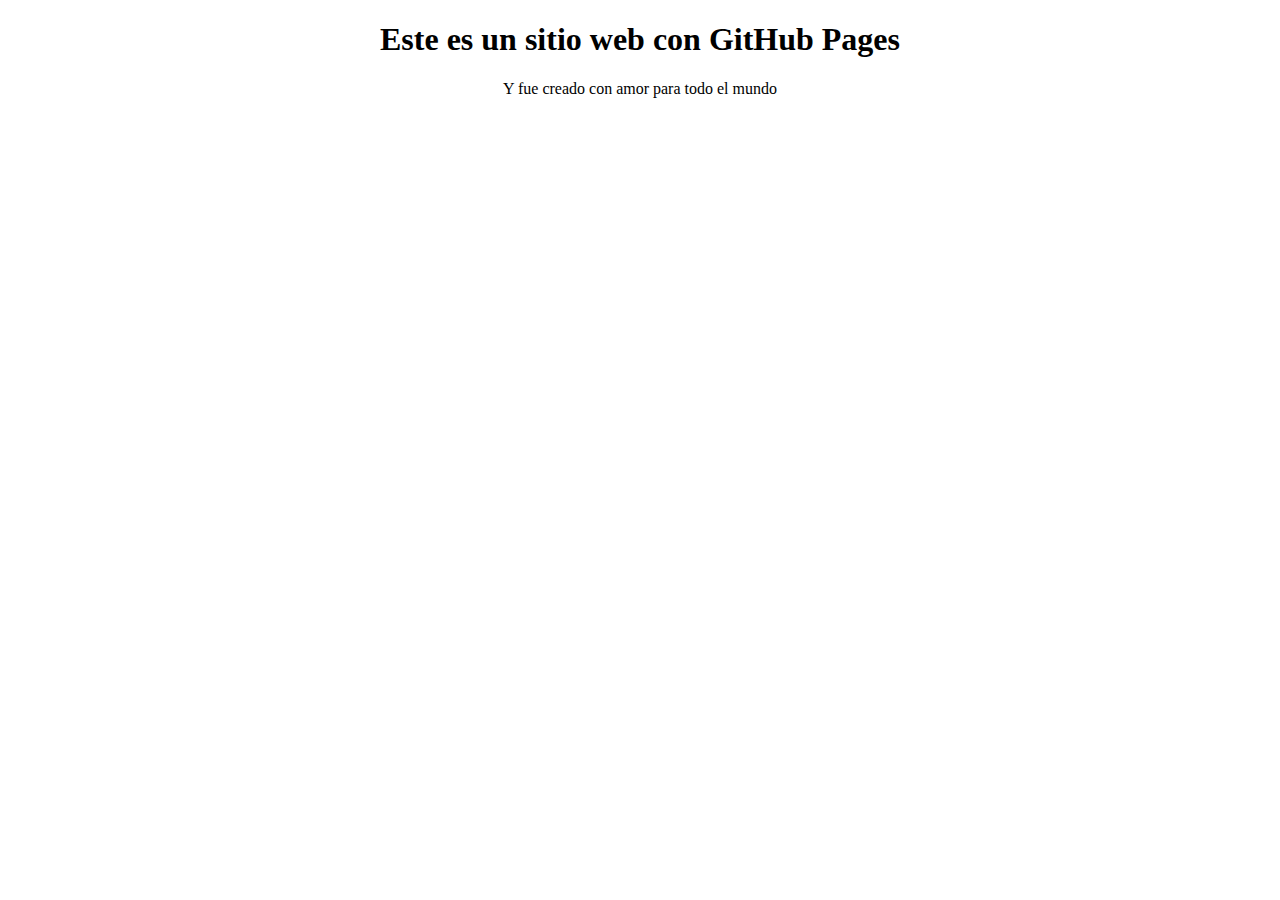
==== index.html @ e4b4df76 "Se inicio el proyecto" ====
<!DOCTYPE html>
<html lang="en">
<head>
    <meta charset="UTF-8">
    <meta name="viewport" content="width=device-width, initial-scale=1.0">
    <title>Document</title>
</head>
<body>
    <center>
    <h1>Este es un sitio web con GitHub Pages</h1>
    <p>Y fue creado con amor para todo el mundo</p>
    </center>
</body>
</html>
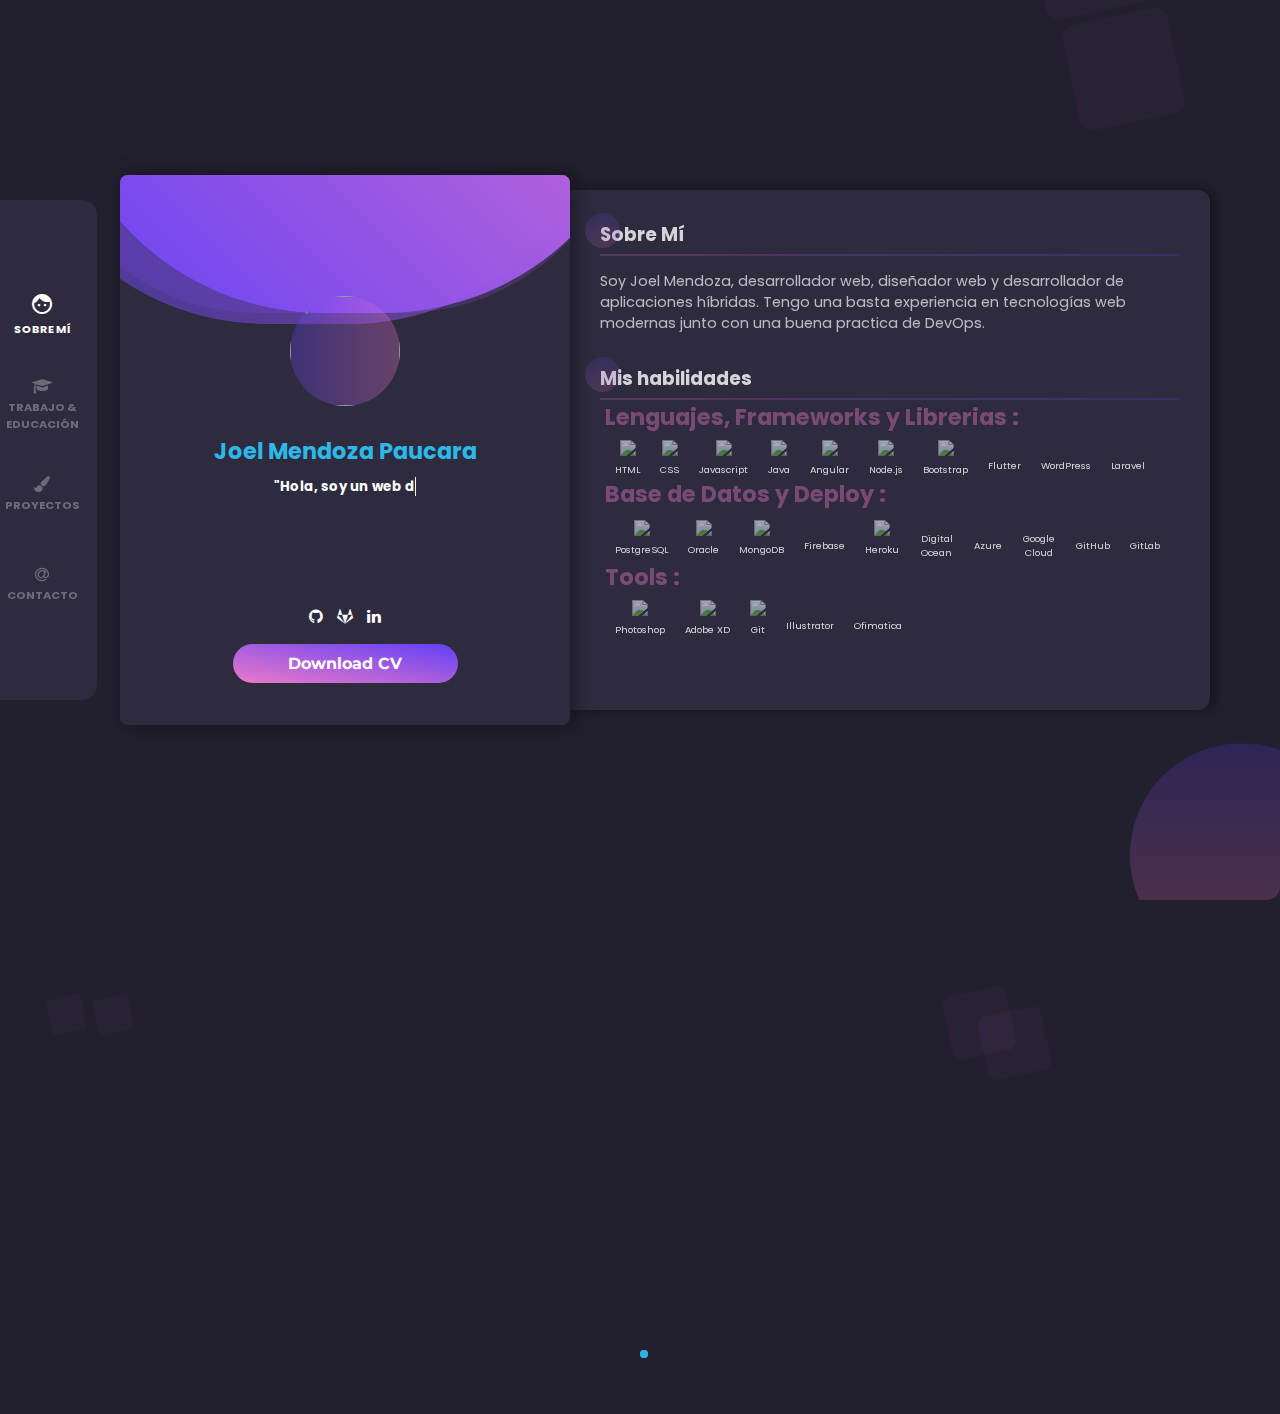
==== commit 82b8e8a2: "Se termino la pagina de proyectos" ====
--- a/index.html
+++ b/index.html
@@ -1,14 +1,312 @@
-<!DOCTYPE html>
+<!DOCTYPE HTML>
 <html lang="en">
+
 <head>
     <meta charset="UTF-8">
-    <meta name="viewport" content="width=device-width, initial-scale=1.0">
-    <title>Document</title>
+    <meta name="viewport" content="width=device-width, initial-scale=1">
+    <title>Joel Mendoza Paucara</title>
+    <link rel="icon" href="https://image.flaticon.com/icons/svg/732/732212.svg">
+    <link rel="stylesheet" href="css/style.css">
+    <link rel="stylesheet" href="css/contact.css">
+    <link rel="stylesheet" href="css/work.css">
+    <link rel="stylesheet" href="css/masonry.css">
+    <link href="https://fonts.googleapis.com/css?family=Poppins" rel="stylesheet">
+    <link href="https://fonts.googleapis.com/css?family=Montserrat" rel="stylesheet">
+    <link href="https://fonts.googleapis.com/icon?family=Material+Icons" rel="stylesheet">
+    <link rel="stylesheet" href="font-awesome/css/font-awesome.min.css">
+    <script src="./js/typed.js"></script>
+    <script src="./js/background.js"></script>
+    <script src="./js/transition.js"></script>
+    <script src="./js/hover.js"></script>
+    <script src="./js/anime.min.js"></script>
+    <script src="./js/contact.js"></script>
+    <script src="https://ajax.googleapis.com/ajax/libs/jquery/3.3.1/jquery.min.js"></script>
+    <script src="https://unpkg.com/masonry-layout@4/dist/masonry.pkgd.min.js"></script>
+    <script src="https://unpkg.com/imagesloaded@4/imagesloaded.pkgd.min.js"></script>
 </head>
+
 <body>
-    <center>
-    <h1>Este es un sitio web con GitHub Pages</h1>
-    <p>Y fue creado con amor para todo el mundo</p>
-    </center>
+    <section>
+        <div class="nav">
+            <div id="aboutLink" class="list_item active">
+                <i class="material-icons">face</i>
+                <p>SOBRE MÍ</p>
+            </div>
+            <div id="workLink" class="list_item">
+                <i class="fa fa-graduation-cap" aria-hidden="true"></i>
+                <p>TRABAJO &amp; EDUCACIÓN</p>
+            </div>
+            <div id="projectLink" class="list_item">
+                <i class="fa fa-paint-brush"></i>
+                <p>PROYECTOS</p>
+            </div>
+            <div id="contactLink" class="list_item">
+                <i class="fa fa-at"></i>
+                <p>CONTACTO</p>
+            </div>
+        </div>
+        <div class="vcard">
+            <div class="header">
+                <div class="wave_bg">
+                    <div class="wave-01">
+                    </div>
+                    <div class="wave-02">
+                    </div>
+                    <div class="wave-03">
+                    </div>
+
+                </div>
+                <div class="pro_pic_cont">
+                    <!-- <img class="pro_pic" src="https://avatars0.githubusercontent.com/u/32972332?s=460&u=227c1f4f10194989cca20a454b7cc82a3e905a78&v=4"> -->
+                    <img class="pro_pic" src="https://i.imgur.com/YTOhp2Q.png">
+                </div>
+
+            </div>
+            <div class="card_content">
+                <div class="name">
+                    <h4>Joel Mendoza Paucara</h4>
+                </div>
+                <div class="designation">
+                    <h5 style="display: inline">"Hola, soy un</h5>
+                    <h5 style="display: inline" class="typewrite" data-period="2000" data-type='["web developer.", "web designer.", "hybrid application developer."]'><span class="wrap"></span></h5>
+                </div>
+                <div class="externals">
+                    <a href="https://github.com/JoelMendozaP" target="_blank"><i class="fa fa-github" aria-hidden="true"></i></a>
+                    <a href="https://gitlab.com/JoelMendozaP" target="_blank"><i class="fa fa-gitlab" aria-hidden="true"></i></a>
+                    <a href="https://www.linkedin.com/in/joelmendozapaucara" target="_blank"><i class="fa fa-linkedin" aria-hidden="true"></i></a>
+                </div>
+                <a class="button" href="https://drive.google.com/u/0/uc?id=1jyqD648w9EhDEurPfE1F08TGV9WXby_v&export=download">
+                    Download CV
+                </a>
+            </div>
+        </div>
+        <div class="content">
+            <div class="container">
+                <svg viewBox="0 0 223 233">
+                    <defs>
+                        <style>
+                            .a {
+                                fill: #c469d4;
+                                opacity: 0.04;
+                            }
+                        </style>
+                    </defs>
+                    <path class="a" d="M3978.076,610A166.1,166.1,0,0,1,4187,387.045V590a20,20,0,0,1-20,20Z" transform="translate(-3964 -377)" />
+                </svg>
+                <div class="about">
+                    <h3 class="title">
+                        <svg xmlns="http://www.w3.org/2000/svg" xmlns:xlink="http://www.w3.org/1999/xlink" viewBox="0 0 35 35">
+                            <defs>
+                                <style>
+                                    .a {
+                                        opacity: 0.2;
+                                        fill: url(#a);
+                                    }
+                                </style>
+                                <linearGradient id="a" x1="0.5" x2="0.5" y2="1" gradientUnits="objectBoundingBox">
+                                    <stop offset="0" stop-color="#6240f6" />
+                                    <stop offset="1" stop-color="#eb7ac8" />
+                                </linearGradient>
+                            </defs>
+                            <circle class="a" cx="17.5" cy="17.5" r="17.5" />
+                        </svg>
+                        Sobre Mí
+                    </h3>
+                    <div class="border">
+                    </div>
+                    <p>
+                        Soy Joel Mendoza, desarrollador web, diseñador web y desarrollador de aplicaciones híbridas. Tengo una basta experiencia en tecnologías web modernas junto con una buena practica de DevOps.
+                    </p>
+                </div>
+                <div class="skills">
+                    <h3 class="title">
+                        <svg xmlns="http://www.w3.org/2000/svg" xmlns:xlink="http://www.w3.org/1999/xlink" viewBox="0 0 35 35">
+                            <defs>
+                                <style>
+                                    .a {
+                                        opacity: 0.2;
+                                        fill: url(#a);
+                                    }
+                                </style>
+                                <linearGradient id="a" x1="0.5" x2="0.5" y2="1" gradientUnits="objectBoundingBox">
+                                    <stop offset="0" stop-color="#6240f6" />
+                                    <stop offset="1" stop-color="#eb7ac8" />
+                                </linearGradient>
+                            </defs>
+                            <circle class="a" cx="17.5" cy="17.5" r="17.5" />
+                        </svg>
+                        Mis habilidades
+                    </h3>
+                    <div class="border">
+                    </div>
+                    <div class="skills_container">
+                        <div class="languages">
+                            <h5>Lenguajes, Frameworks y Librerias :</h5>
+                            <div class="language_list">
+                                <div class="language_list_item">
+                                    <img class="language_pic" src="https://image.flaticon.com/icons/svg/732/732212.svg">
+                                    <p>HTML</p>
+                                </div>
+                                <div class="language_list_item">
+                                    <img class="language_pic" src="https://image.flaticon.com/icons/svg/732/732190.svg">
+                                    <p>CSS</p>
+                                </div>
+                                <div class="language_list_item">
+                                    <img class="language_pic" src="https://pluralsight.imgix.net/paths/path-icons/javascript-36f5949a45.png">
+                                    <p>Javascript</p>
+                                </div>
+                                <div class="language_list_item">
+                                    <img class="language_pic" src="https://image.flaticon.com/icons/svg/226/226777.svg">
+                                    <p>Java</p>
+                                </div>
+                                <div class="language_list_item">
+                                    <img class="language_pic" src="https://upload.wikimedia.org/wikipedia/commons/thumb/c/cf/Angular_full_color_logo.svg/250px-Angular_full_color_logo.svg.png">
+                                    <p>Angular</p>
+                                </div>
+                                <div class="language_list_item">
+                                    <img class="language_pic" src="https://dashboard.snapcraft.io/site_media/appmedia/2018/05/Artboard_4.png">
+                                    <p>Node.js</p>
+                                </div>
+                                <div class="language_list_item">
+                                    <img class="language_pic" src="https://getbootstrap.com/docs/4.1/assets/img/bootstrap-stack.png">
+                                    <p>Bootstrap</p>
+                                </div>
+                                <div class="language_list_item">
+                                    <img class="language_pic" src="">
+                                    <p>Flutter</p>
+                                </div>
+                                <div class="language_list_item">
+                                    <img class="language_pic" src="">
+                                    <p>WordPress</p>
+                                </div>
+                                <div class="language_list_item">
+                                    <img class="language_pic" src="">
+                                    <p>Laravel</p>
+                                </div>
+                            </div>
+                        </div>
+                        <div class="languages">
+                            <h5>Base de Datos y Deploy :</h5>
+                            <div class="language_list">
+                                <div class="language_list_item">
+                                    <img class="language_pic" src="https://aiven.io/assets/img/icon-postgresql.png">
+                                    <p>PostgreSQL</p>
+                                </div>
+                                <div class="language_list_item">
+                                    <img class="language_pic" src="http://icon-library.com/images/oracle-icon/oracle-icon-22.jpg">
+                                    <p>Oracle</p>
+                                </div>
+                                <div class="language_list_item">
+                                    <img class="language_pic" src="https://miro.medium.com/max/450/1*NRCOyVBY6Jiqr4Q9A1zoaQ.png">
+                                    <p>MongoDB</p>
+                                </div>
+                                <div class="language_list_item">
+                                    <img class="language_pic" src="">
+                                    <p>Firebase</p>
+                                </div>
+                                <div class="language_list_item">
+                                    <img class="language_pic" src="https://alternativas-a.com/wp-content/uploads/heroku.png">
+                                    <p>Heroku</p>
+                                </div>
+                                <div class="language_list_item">
+                                    <img class="language_pic" src="">
+                                    <p>Digital Ocean</p>
+                                </div>
+                                <div class="language_list_item">
+                                    <img class="language_pic" src="">
+                                    <p>Azure</p>
+                                </div>
+                                <div class="language_list_item">
+                                    <img class="language_pic" src="">
+                                    <p>Google Cloud</p>
+                                </div>
+                                <div class="language_list_item">
+                                    <img class="language_pic" src="">
+                                    <p>GitHub</p>
+                                </div>
+                                <div class="language_list_item">
+                                    <img class="language_pic" src="">
+                                    <p>GitLab</p>
+                                </div>
+                            </div>
+                        </div>
+                        <div class="languages">
+                            <h5>Tools :</h5>
+                            <div class="language_list">
+                                <div class="language_list_item">
+                                    <img class="language_pic" src="https://upload.wikimedia.org/wikipedia/commons/thumb/a/af/Adobe_Photoshop_CC_icon.svg/1200px-Adobe_Photoshop_CC_icon.svg.png">
+                                    <p>Photoshop</p>
+                                </div>
+                                <div class="language_list_item">
+                                    <img class="language_pic" src="https://upload.wikimedia.org/wikipedia/commons/thumb/c/c2/Adobe_XD_CC_icon.svg/2000px-Adobe_XD_CC_icon.svg.png">
+                                    <p>Adobe XD</p>
+                                </div>
+                                <div class="language_list_item">
+                                    <img class="language_pic" src="https://s24255.pcdn.co/wp-content/uploads/2015/02/Git.png">
+                                    <p>Git</p>
+                                </div>
+                                <div class="language_list_item">
+                                    <img class="language_pic" src="">
+                                    <p>Illustrator</p>
+                                </div>
+                                <div class="language_list_item">
+                                    <img class="language_pic" src="">
+                                    <p>Ofimatica</p>
+                                </div>
+                            </div>
+                        </div>
+                    </div>
+                </div>
+            </div>
+        </div>
+        <div class="bg_img bg_img1">
+            <img src="./images/rect.png">
+        </div>
+        <div class="bg_img bg_img2">
+            <img src="./images/rect.png">
+        </div>
+        <div class="bg_img bg_img3">
+            <img src="./images/rect.png">
+        </div>
+        <div class="bg_img bg_img4">
+            <img src="./images/rect.png">
+        </div>
+        <div class="bg_img bg_img5">
+            <img src="./images/rect.png">
+        </div>
+        <div class="bg_img bg_img1">
+            <img src="./images/rect.png">
+        </div>
+        <div class="bg_img bg_img2">
+            <img src="./images/rect.png">
+        </div>
+        <div class="bg_img bg_img3">
+            <img src="./images/rect.png">
+        </div>
+        <div class="bg_img bg_img4">
+            <img src="./images/rect.png">
+        </div>
+        <div class="bg_img bg_img5">
+            <img src="./images/rect.png">
+        </div>
+    </section>
+    <div class="lds-ripple">
+        <div></div>
+        <div></div>
+    </div>
+    <script>
+        $(document).ready(function() {
+            //Preloader
+            $(window).on("load", function() {
+
+                function hidePreloader() {
+                    var preloader = $('.lds-ripple');
+                    preloader.fadeOut(5000);
+                }
+                hidePreloader();
+            });
+        });
+    </script>
 </body>
-</html>+
+</html>
--- a/css/style.css
+++ b/css/style.css
@@ -0,0 +1,516 @@
+:root {
+    --back: #221F2E;
+    --front: #2E2B3F;
+    --purple: #6240F6;
+    --pink: #EB7AC8;
+    --blue: #2DB8E7;
+}
+
+* {
+    font-family: 'Poppins', sans-serif;
+    margin: 0;
+    padding: 0;
+    box-sizing: border-box;
+}
+
+.content::-webkit-scrollbar-track {
+    background-color: rgba(0, 0, 0, 0);
+}
+
+.content::-webkit-scrollbar {
+    position: absolute;
+    width: 5px;
+}
+
+.content::-webkit-scrollbar-thumb {
+    background-color: var(--blue);
+    border-radius: 25px;
+}
+
+body {
+    background: var(--back);
+    width: 100vw;
+    height: 100vh;
+    overflow: hidden;
+}
+
+section {
+    padding: 0;
+    height: 100vh;
+    display: flex;
+    flex-direction: row;
+    align-items: center;
+    align-content: center;
+    justify-content: center;
+
+}
+
+.nav {
+    height: 500px;
+    position: absolute;
+    left: -1%;
+    padding: 0 20px;
+    background: var(--front);
+    border-radius: 15px;
+    display: flex;
+    flex-direction: column;
+    justify-content: center;
+}
+
+.list_item {
+    width: 70px;
+    height: 70px;
+    text-align: center;
+    display: flex;
+    margin: 10px 0px;
+    flex-direction: column;
+    align-items: center;
+    justify-content: center;
+    opacity: 0.3;
+    color: white;
+    transition: all .3s;
+    cursor: pointer;
+}
+
+.list_item:hover {
+    opacity: 1;
+}
+
+.active {
+    opacity: 1;
+}
+
+
+.list_item p {
+    margin-top: 5px;
+    padding: 0;
+    font-family: 'Poppins', sans-serif;
+    font-size: 0.7em;
+    font-weight: bold;
+    position: relative;
+}
+
+.vcard {
+    justify-content: center;
+    align-items: center;
+    width: 450px;
+    margin-left: 50px;
+    height: 550px;
+    background: var(--front);
+    border-radius: 8px;
+    box-shadow: 5px 0px 20px rgba(0, 0, 0, 39%);
+    z-index: 1;
+}
+
+.header {
+    height: 40%;
+    position: relative;
+}
+
+.wave_bg {
+    border-radius: 8px;
+    position: relative;
+    overflow: hidden;
+    height: 100%;
+}
+
+.wave-01 {
+    position: absolute;
+    width: 600px;
+    height: 600px;
+    background: linear-gradient(to top right, var(--purple), var(--pink));
+    border-radius: 45%;
+    top: -210%;
+    left: -15%;
+    animation: rotate 15s linear infinite;
+}
+
+.wave-02 {
+    position: absolute;
+    width: 600px;
+    height: 600px;
+    background: linear-gradient(to top right, var(--purple), var(--pink));
+    border-radius: 43%;
+    top: -205%;
+    left: -25%;
+    opacity: 0.5;
+    animation: rotate 20s linear infinite;
+}
+
+.wave-03 {
+    position: absolute;
+    width: 600px;
+    height: 600px;
+    background: linear-gradient(to top right, var(--purple), var(--pink));
+    border-radius: 38%;
+    top: -210%;
+    left: -20%;
+    opacity: 0.2;
+    animation: rotate 10s linear infinite;
+}
+
+@keyframes rotate {
+    100% {
+        transform: rotate(360deg);
+    }
+}
+
+.header_bg {
+    padding: 0;
+    margin: 0;
+    text-align: center;
+}
+
+.header_bg img {
+    width: 100%;
+    display: block;
+}
+
+.pro_pic_cont {
+    width: 110px;
+    height: 110px;
+    border-radius: 50%;
+    position: absolute;
+    left: 50%;
+    top: 80%;
+    transform: translate(-50%, -50%);
+    text-align: center;
+}
+
+.pro_pic {
+    width: 110px;
+    height: 110px;
+    border-radius: 50%;
+    z-index: -2;
+    filter: brightness(0.8);
+    transition: all .7s;
+}
+.pro_pic:hover{
+    filter: none;
+}
+.pro_pic_cont:hover::after{
+    top: 8px;
+    right: 8px;
+    
+}
+
+.pro_pic_cont::after {
+    content: '';
+    border-radius: 50%;
+    width: 100%;
+    height: 100%;
+    background: linear-gradient(to right, var(--purple), var(--pink));
+    position: absolute;
+    top: 0px;
+    right: 0px;
+    display: block;
+    transition: all .7s;
+    z-index: -1;
+    opacity: 0.3;
+}
+
+.card_content {
+    position: relative;
+    top: 7%;
+    text-align: center;
+}
+
+.name {
+    font-family: 'Poppins', sans-serif;
+    color: var(--blue);
+    font-weight: 700;
+    font-size: 1.4em;
+}
+
+.designation {
+    margin-top: 5px;
+    font-family: 'Poppins', sans-serif;
+    color: white;
+}
+
+.externals {
+    color: white;
+    padding: 5px;
+    margin-top: 100px;
+
+}
+.externals a{
+    text-decoration: none;
+    color: white;
+}
+
+.externals i:hover {
+    color: var(--blue);
+    cursor: pointer;
+    transform: scale(1.1);
+}
+
+.externals i {
+    transition: all .5s;
+    padding: 5px;
+}
+
+.button {
+    display: block;
+    text-decoration: none;
+    width: 50%;
+    margin-top: 10px;
+    margin-left: 25%;
+    background: linear-gradient(to top right, var(--pink), var(--purple));
+    padding: 10px 20px;
+    border-radius: 20px;
+    font-family: 'Montserrat', sans-serif;
+    color: white;
+    font-weight: bolder;
+    transition: box-shadow .7s;
+}
+
+.button:hover {
+    box-shadow: 0px 8px 20px rgba(0, 0, 0, 39%);
+}
+
+
+
+
+
+.content {
+    width: 50%;
+    height: 520px;
+    background-color: var(--front);
+    border-top-right-radius: 12px;
+    border-bottom-right-radius: 12px;
+    z-index: 0;
+    box-shadow: 5px 0px 10px rgba(0, 0, 0, 39%);
+    overflow-y: scroll;
+}
+
+.content svg {
+    width: 150px;
+    position: fixed;
+    top: 100%;
+    right: 0;
+    transform: translate(0, -100%);
+}
+
+.about {
+    padding: 30px 30px 0px 30px;
+}
+
+.skills {
+    padding: 30px;
+}
+
+.title {
+    color: white;
+    opacity: 0.8;
+    position: relative;
+}
+
+.title svg {
+    position: absolute;
+    top: 28px;
+    left: -15px;
+    width: 35px;
+}
+
+.about p {
+    margin-top: 15px;
+    color: whitesmoke;
+    opacity: .7;
+    font-size: 0.9em;
+}
+
+.border {
+    opacity: 0.2;
+    width: 100%;
+    height: 2px;
+    margin-top: 5px;
+    background: linear-gradient(to right, var(--pink), var(--purple));
+}
+
+.languages {
+    position: relative;
+}
+
+.language_list {
+    z-index: 2 !important;
+    padding: 30px 0px 0px 15px;
+    ;
+    display: flex;
+    opacity: 1;
+    flex-direction: row;
+    align-items: center;
+    text-align: center;
+}
+
+.languages h5 {
+    color: var(--pink);
+    opacity: .4;
+    margin-top: 8px;
+    font-size: 1.4em;
+    position: absolute;
+    left: 5px;
+    top: -8px;
+}
+
+.language_list_item {
+    padding-right: 20px;
+}
+
+.language_pic {
+    margin-top: 10px;
+    height: 35px;
+    opacity: 0.6;
+}
+
+.language_pic:hover {
+    transform: scale(1.1);
+    opacity: 0.8;
+}
+
+.language_list_item p {
+    color: white;
+    font-size: 0.6em;
+    opacity: 0.8;
+}
+
+@media only screen and (max-width: 1200px) {
+    .nav {
+        padding: 0 10px;
+    }
+}
+
+@media only screen and (max-width: 1100px) {
+    .nav {
+        padding: 0 5px;
+    }
+
+    .vcard {
+        width: 400px;
+    }
+}
+
+@media only screen and (max-width: 1000px) {
+    body {
+        height: auto;
+        width: 100vw;
+        overflow-y: scroll;
+    }
+
+    .bg_img {
+        display: none;
+    }
+
+    .nav {
+        flex-direction: row;
+        top: 0%;
+        left: 2%;
+        width: 96%;
+        height: 90px;
+        justify-content: space-around;
+        position: fixed;
+        z-index: 999;
+        box-shadow: 0px 5px 10px rgba(0, 0, 0, 39%);
+    }
+
+    .vcard {
+        width: 90%;
+        margin: 0;
+        padding: 0;
+    }
+
+    section {
+        height: auto;
+        margin-top: 100px;
+        flex-direction: column;
+        align-content: center;
+        justify-content: space-between;
+    }
+
+    .content {
+        width: 90%;
+        margin-top: 20px;
+        margin-bottom: 40px;
+        border-radius: 15px;
+    }
+}
+
+.bg_img {
+    position: absolute;
+    z-index: -99;
+
+}
+
+.bg_img img {
+    position: absolute;
+    max-width: 100%;
+    max-height: 100%;
+}
+
+.bg_img1 {
+    top: 110%;
+    left: 5%;
+    width: 50px;
+    height: 50px;
+}
+
+.bg_img2 {
+    top: 110%;
+    left: 75%;
+    width: 90px;
+    height: 90px;
+}
+
+.bg_img3 {
+    top: 30%;
+    left: -10%;
+    width: 200px;
+    height: 200px;
+}
+
+.bg_img4 {
+    top: -10%;
+    left: 80%;
+    width: 150px;
+    height: 150px;
+}
+
+
+.lds-ripple {
+    display: inline-block;
+    position: relative;
+    top: 50%;
+    left: 50%;
+    width: 64px;
+    height: 64px;
+}
+
+.lds-ripple div {
+    position: absolute;
+    border: 4px solid var(--blue);
+    opacity: 1;
+    border-radius: 50%;
+    animation: lds-ripple 1s cubic-bezier(0, 0.2, 0.8, 1) infinite;
+}
+
+.lds-ripple div:nth-child(2) {
+    animation-delay: -0.5s;
+}
+
+@keyframes lds-ripple {
+    0% {
+        top: 28px;
+        left: 28px;
+        width: 0;
+        height: 0;
+        opacity: 1;
+    }
+
+    100% {
+        top: -1px;
+        left: -1px;
+        width: 58px;
+        height: 58px;
+        opacity: 0;
+    }
+}
--- a/css/contact.css
+++ b/css/contact.css
@@ -0,0 +1,99 @@
+.my_info {
+    display: flex;
+    flex-direction: column;
+}
+
+.my_form {
+    display: flex;
+    flex-direction: column;
+    padding-top: 10px;
+}
+
+.element {
+    padding: 10px;
+}
+
+.element h4 {
+    color: white;
+}
+
+.element p {
+    padding: 0;
+    margin: 0;
+}
+
+.element input,
+.element textarea {
+    padding: 10px;
+    opacity: 0.8;
+    border: 0px;
+    border-radius: 5px;
+}
+
+form .element {
+    display: flex;
+    flex-direction: row;
+    flex-wrap: wrap;
+    display: inline;
+}
+
+.name input {
+    width: 40%
+}
+
+.email input {
+    width: 40%
+}
+
+textarea {
+    margin-top: 20px;
+    width: 40%;
+    height: 100px;
+}
+
+form button {
+    display: block;
+    padding: 10px;
+    width: 100px;
+    margin-top: 10px;
+    margin-left: 10px;
+    background: linear-gradient(to top right, var(--pink), var(--purple));
+    padding: 10px 20px;
+    border-radius: 5px;
+    font-family: 'Montserrat', sans-serif;
+    color: white;
+    text-align: center;
+    font-weight: 900;
+    transition: box-shadow .7s;
+    border: 0px;
+    cursor: pointer;
+}
+
+form button:hover {
+    box-shadow: 0px 8px 20px rgba(0, 0, 0, 39%);
+}
+
+.success {
+    color: greenyellow;
+    font-size: 0.7em;
+    display: none;
+
+}
+
+@media only screen and (max-width: 1000px) {
+    .name input {
+        width: 100%
+    }
+
+    .email input {
+        width: 100%;
+        margin-top: 20px;
+        
+    }
+
+    textarea {
+        margin-top: 20px;
+        width: 100%;
+        height: 100px;
+    }
+}
--- a/css/work.css
+++ b/css/work.css
@@ -0,0 +1,177 @@
+.main-timeline{
+    padding-top: 15px;
+    overflow: hidden;
+    position: relative;
+}
+.main-timeline .timeline{ position: relative;  margin-bottom: 10px}
+.main-timeline .timeline:before,
+.main-timeline .timeline:after{
+    content: "";
+    display: block;
+    width: 100%;
+    clear: both;
+}
+.main-timeline .timeline:before{
+    width: 8px;
+    height: 8px;
+    border-radius: 50%;
+    background: #fff;
+    margin: auto;
+    position: absolute;
+    top: 0;
+    left: 0;
+    bottom: 0;
+    right: 0;
+    z-index: 2;
+}
+.main-timeline .timeline-icon{
+    width: 10px;
+    height: 95%;
+    background: #029bbd;
+    margin: auto;
+    position: absolute;
+    top: 5%;
+    left: 0;
+    bottom: 0;
+    right: 0;
+    z-index: 1;
+}
+.main-timeline .timeline-icon:before,
+.main-timeline .timeline-icon:after{
+    content: "";
+    border-bottom: 11px solid #029bbd;
+    border-left: 5px solid transparent;
+    border-right: 5px solid transparent;
+    position: absolute;
+    top: -11px;
+    left: 0;
+}
+.main-timeline .timeline-icon:after{
+    border-bottom-color: #fff;
+    top: auto;
+    bottom: 0;
+}
+.main-timeline .year{
+    display: inline-block;
+    padding: 5px 25px;
+    margin: 0;
+    border-radius: 4px;
+    font-size: 18px;
+    color: #fff;
+    background: linear-gradient(to right, #079dc0, #01c2bf);
+    text-align: center;
+    position: absolute;
+    top: 50%;
+    left: 34%;
+    transform: translateY(-50%);
+}
+.main-timeline .timeline-content{
+    width: 50%;
+    float: right;
+    padding: 60px 30px 60px;
+    position: relative;
+}
+.main-timeline .icon{
+    display: inline-block;
+    font-size: 40px;
+    color: #a7a7a7;
+    margin-bottom: 7px;
+}
+.main-timeline .title{
+    font-size: 14px;
+    font-weight: bold;
+    color: #2DB8E7;
+    margin: 0 0 7px 0;
+}
+.main-timeline .emp{
+    font-size: 14px;
+    color: #bdbdbd;
+    margin: 0 0 7px 0;
+    font-size: 0.8em;
+}
+.main-timeline .time{
+    font-size: 14px;
+    color: #a7a7a7;
+    line-height: 24px;
+    margin: 0;
+}
+.main-timeline .description{
+    font-size: 12px;
+    color: #a7a7a7;
+    line-height: 24px;
+    margin: 0;
+}
+.main-timeline .timeline:nth-child(2n) .year{
+    left: auto;
+    right: 32%;
+}
+.main-timeline .timeline:nth-child(2n) .timeline-content{ float: left; }
+.main-timeline .timeline:nth-child(2n) .year{ background: linear-gradient(to right, #9e489f, #b64877); }
+.main-timeline .timeline:nth-child(2n) .timeline-icon{ background: #9e489f; }
+.main-timeline .timeline:nth-child(2n) .timeline-icon:before{ border-bottom-color: #9e489f; }
+.main-timeline .timeline:nth-child(3n) .year{ background: linear-gradient(to right, #6ab00f, #9fce26); }
+.main-timeline .timeline:nth-child(3n) .timeline-icon{ background: #6ab00f; }
+.main-timeline .timeline:nth-child(3n) .timeline-icon:before{ border-bottom-color: #6ab00f; }
+.main-timeline .timeline:nth-child(4n) .year{ background: linear-gradient(to right, #d84704, #ea703f); }
+.main-timeline .timeline:nth-child(4n) .timeline-icon{ background: #d44908; }
+.main-timeline .timeline:nth-child(4n) .timeline-icon:before{ border-bottom-color: #d44908; }
+@media only screen and (max-width: 1200px){
+    .main-timeline .year{ left: 28%; }
+    .main-timeline .timeline:nth-child(2n) .year{ right: 28%; }
+}
+@media only screen and (max-width: 990px){
+    .main-timeline .year{ left: 25%; }
+    .main-timeline .timeline:nth-child(2n) .year{ right: 25%; }
+}
+@media only screen and (max-width: 767px){
+    .main-timeline .timeline{ padding-top: 30px; }
+    .main-timeline .timeline:before{
+        border: 15px solid transparent;
+        border-top-color: #029bbd;
+        border-bottom: 10px solid transparent;
+        margin: 0 auto;
+        position: absolute;
+        top: 1px;
+        left: 0;
+        z-index: 2;
+    }
+    .main-timeline .timeline:nth-child(2n):before{ border-top-color: #9e489f; }
+    .main-timeline .timeline:nth-child(3n):before{ border-top-color: #6ab00f; }
+    .main-timeline .timeline:nth-child(4n):before{ border-top-color: #d44908; }
+    .main-timeline .timeline-icon{
+        width: 100%;
+        height: 16px;
+        margin: 0;
+        top: 0;
+        left: 0;
+    }
+    .main-timeline .timeline-icon:before,
+    .main-timeline .timeline-icon:after{
+        border: 8px solid transparent;
+        border-left: 8px solid #fff;
+        top: 0;
+        left: 0;
+    }
+    .main-timeline .timeline-icon:after{
+        border-left: none;
+        border-right: 8px solid #fff;
+        left: auto;
+        right: 0;
+    }
+    .main-timeline .year,
+    .main-timeline .timeline:nth-child(2n) .year{
+        display: block;
+        margin: 0 30px 10px 30px;
+        position: relative;
+        top: 0;
+        left: 0;
+        transform: translateY(0);
+    }
+    .main-timeline .timeline-content,
+    .main-timeline .timeline:nth-child(2n) .timeline-content{
+        width: 100%;
+        float: none;
+        text-align: center;
+        padding: 0 30px 20px;
+    }
+}--- a/css/masonry.css
+++ b/css/masonry.css
@@ -0,0 +1,50 @@
+.grid-item {
+    margin: 10px;
+    position: relative;
+    overflow: hidden;
+    cursor: pointer;
+}
+.info{
+    position: absolute;
+    top: 50%;
+    left: 50%;
+    transform: translate(-50%, -50%);
+    color: white;
+    z-index: 2;
+    width: 100%;
+    display: flex;
+    justify-content: center;
+    align-items: center;
+}
+.info h2{
+    opacity: 0;
+}
+.sub{
+    font-size: 0.5em !important;
+    margin: 0 !important;
+    padding: 0 !important;
+}
+.info h2 a{
+    text-decoration: none;
+    color: white;
+}
+.cover{
+    position: absolute;
+    width: 100%;
+    height: 100%;
+    background: linear-gradient(to top right, var(--pink), var(--purple));
+    z-index: 1;
+    opacity: 0;
+}
+.grid-item img{
+    display: block;
+    height: 100%;
+    width: 100%;
+}
+.grid-item--width1 { width: 280px; }
+.grid-item--width2 { width: 220px; }
+.grid-item--width3 { width: 160px; }
+.grid-item--width4 { width: 260px; float: left;}
+.grid{
+    
+}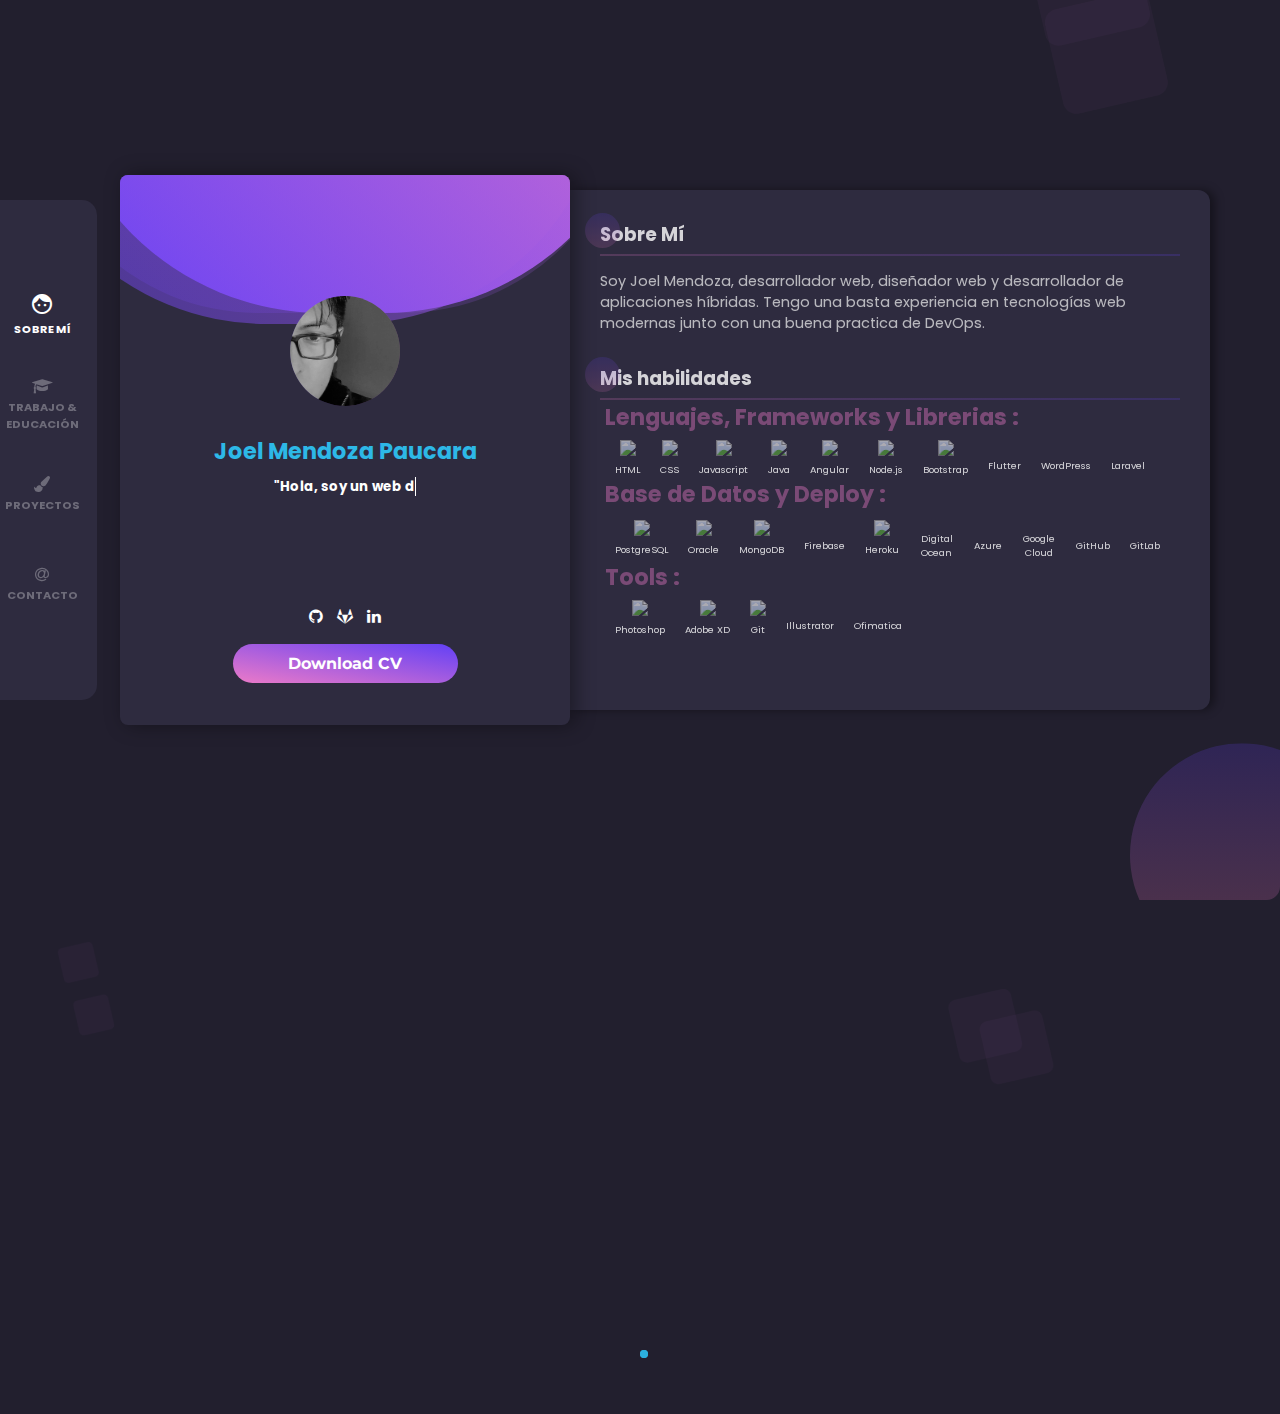
==== commit f5afdbbd: "Casi terminado" ====
--- a/index.html
+++ b/index.html
@@ -57,8 +57,8 @@
 
                 </div>
                 <div class="pro_pic_cont">
-                    <!-- <img class="pro_pic" src="https://avatars0.githubusercontent.com/u/32972332?s=460&u=227c1f4f10194989cca20a454b7cc82a3e905a78&v=4"> -->
-                    <img class="pro_pic" src="https://i.imgur.com/YTOhp2Q.png">
+                    <img class="pro_pic" src="./images/Imagen1.png">
+                    
                 </div>
 
             </div>
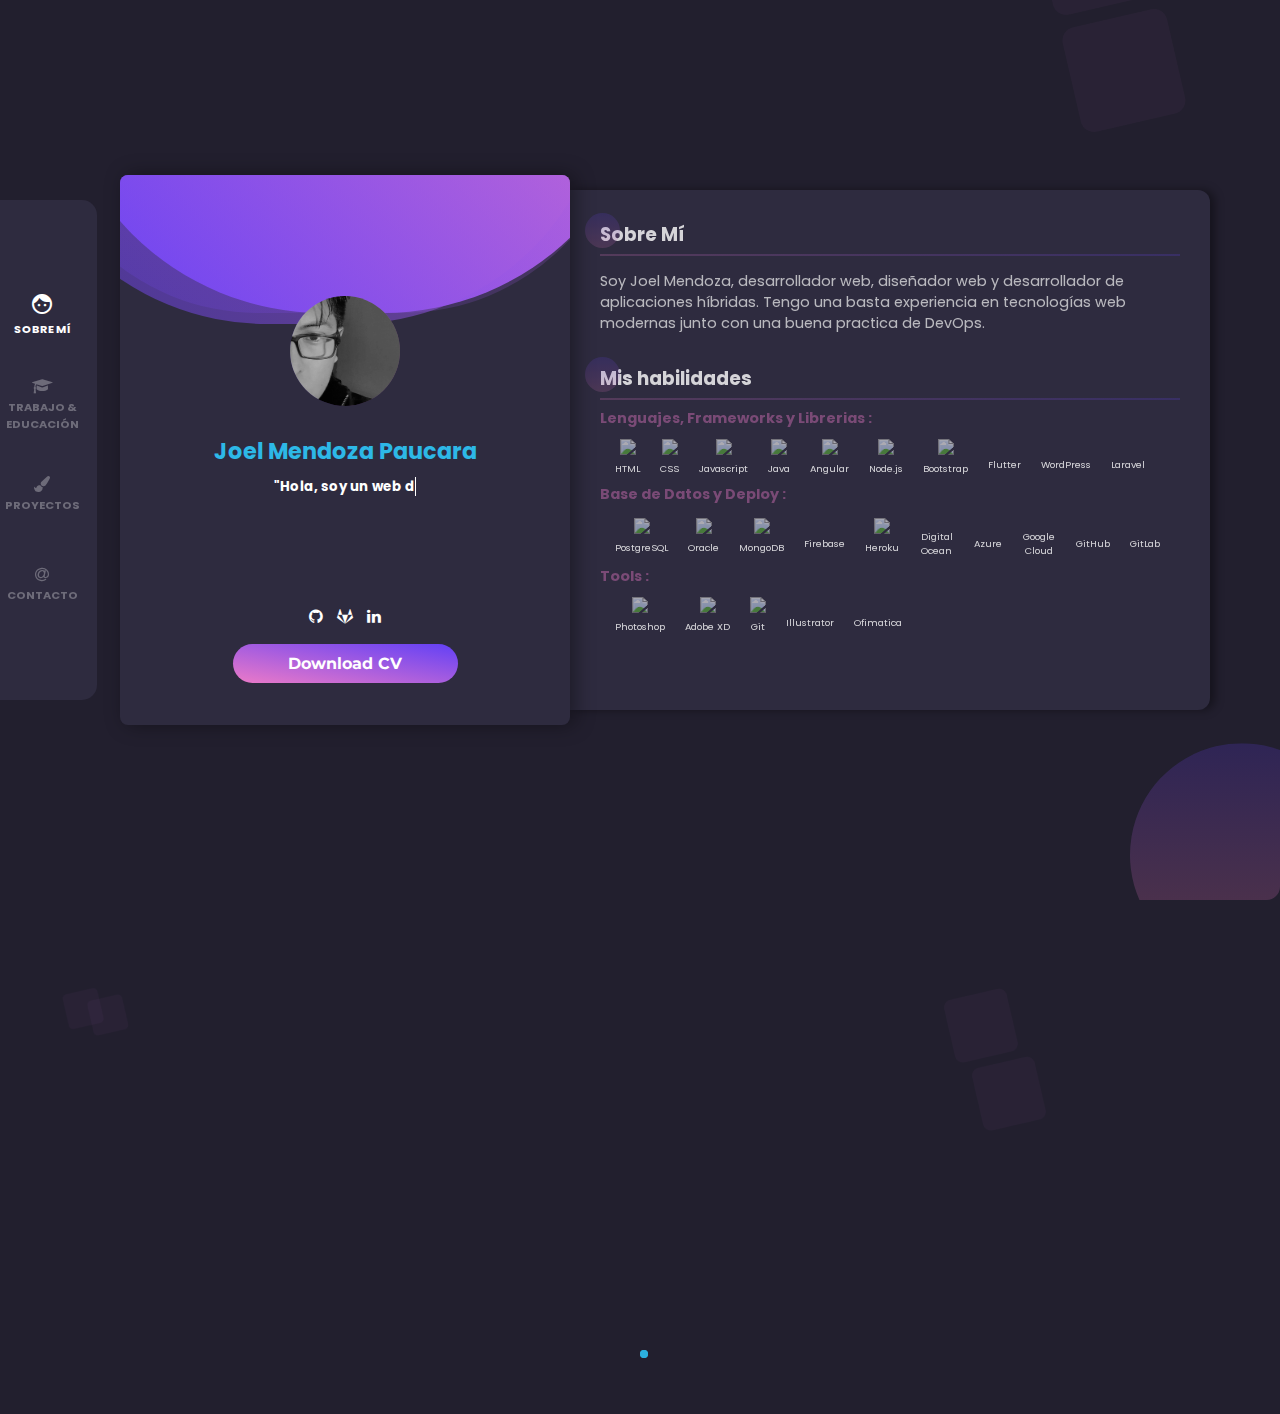
==== commit bfce0ccc: "Update index.html" ====
--- a/index.html
+++ b/index.html
@@ -75,7 +75,7 @@
                     <a href="https://gitlab.com/JoelMendozaP" target="_blank"><i class="fa fa-gitlab" aria-hidden="true"></i></a>
                     <a href="https://www.linkedin.com/in/joelmendozapaucara" target="_blank"><i class="fa fa-linkedin" aria-hidden="true"></i></a>
                 </div>
-                <a class="button" href="https://drive.google.com/u/0/uc?id=1jyqD648w9EhDEurPfE1F08TGV9WXby_v&export=download">
+                <a class="button" href="https://drive.google.com/file/d/1KOKtun5UeNGFOMOO31wVq6gC1NRpoX6U/view?usp=sharing">
                     Download CV
                 </a>
             </div>
--- a/css/style.css
+++ b/css/style.css
@@ -334,7 +334,7 @@
 
 .language_list {
     z-index: 2 !important;
-    padding: 30px 0px 0px 15px;
+    padding: 0px 0px 0px 15px;
     ;
     display: flex;
     opacity: 1;
@@ -347,8 +347,8 @@
     color: var(--pink);
     opacity: .4;
     margin-top: 8px;
-    font-size: 1.4em;
-    position: absolute;
+    font-size: 0.9em;
+    /* position: absolute; */
     left: 5px;
     top: -8px;
 }
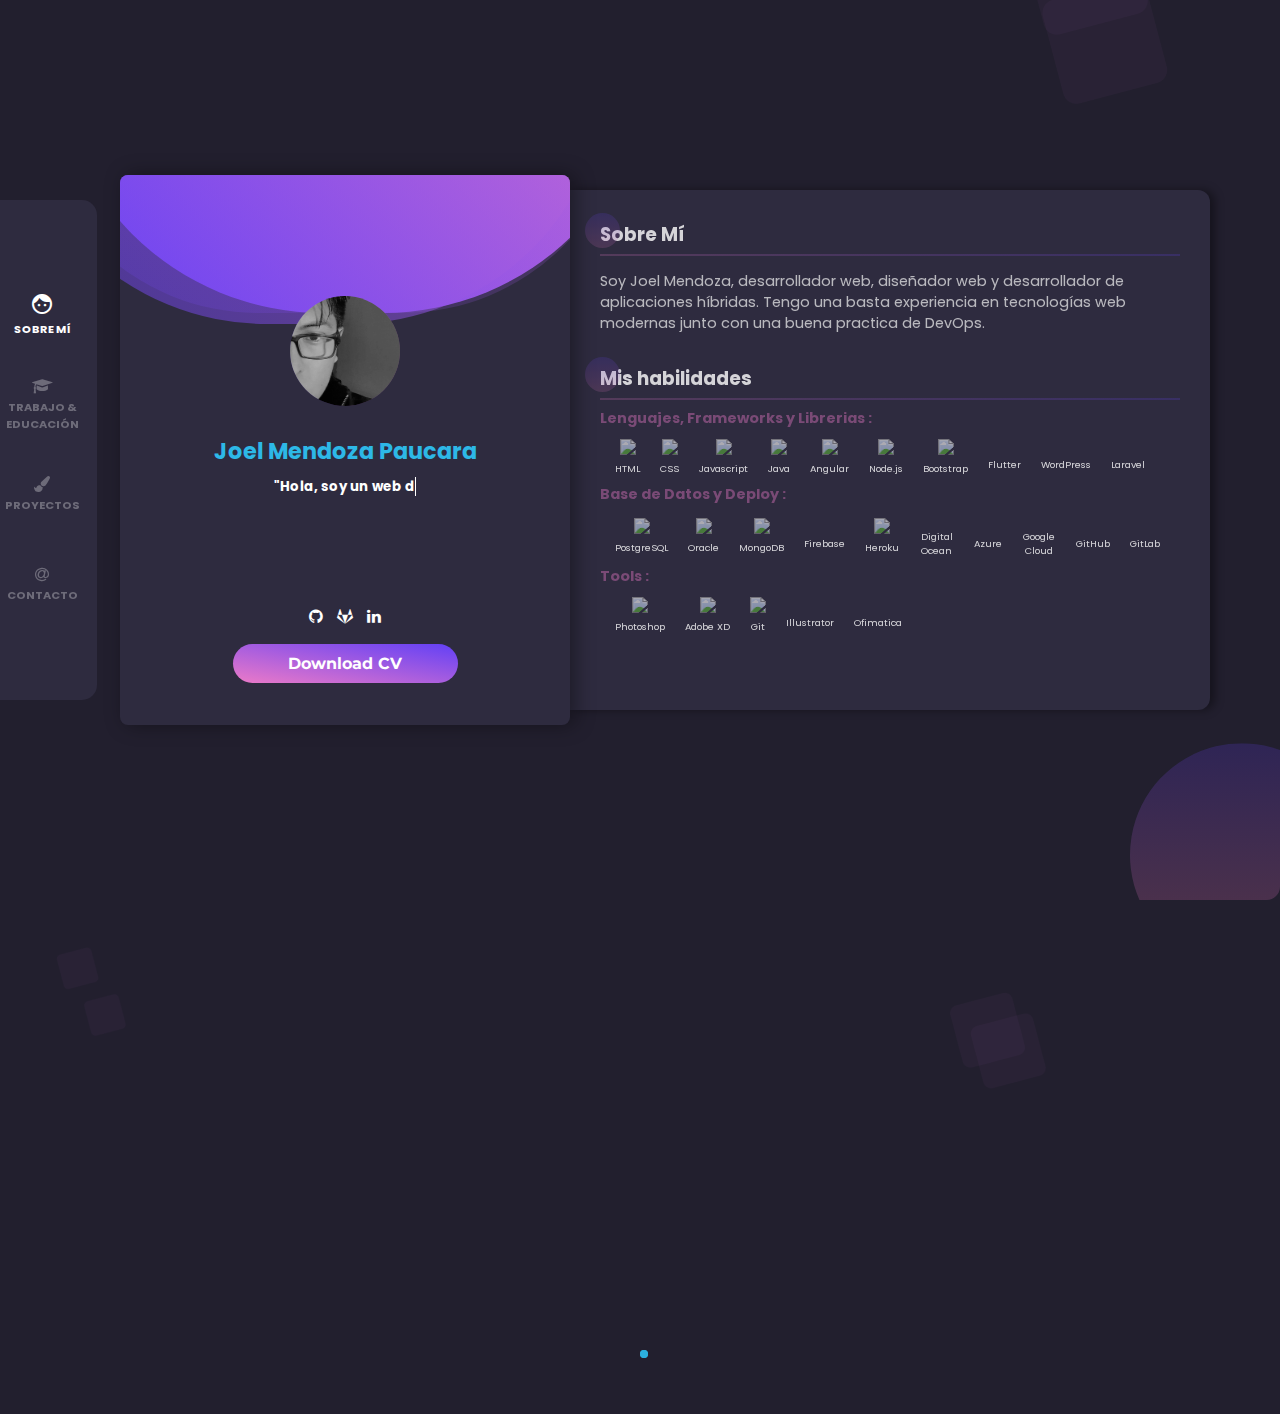
==== commit 11d612a6: "Update index.html" ====
--- a/index.html
+++ b/index.html
@@ -75,7 +75,7 @@
                     <a href="https://gitlab.com/JoelMendozaP" target="_blank"><i class="fa fa-gitlab" aria-hidden="true"></i></a>
                     <a href="https://www.linkedin.com/in/joelmendozapaucara" target="_blank"><i class="fa fa-linkedin" aria-hidden="true"></i></a>
                 </div>
-                <a class="button" href="https://drive.google.com/file/d/1KOKtun5UeNGFOMOO31wVq6gC1NRpoX6U/view?usp=sharing">
+                <a class="button" target="_blank" href="https://drive.google.com/file/d/1KOKtun5UeNGFOMOO31wVq6gC1NRpoX6U/view?usp=sharing">
                     Download CV
                 </a>
             </div>
